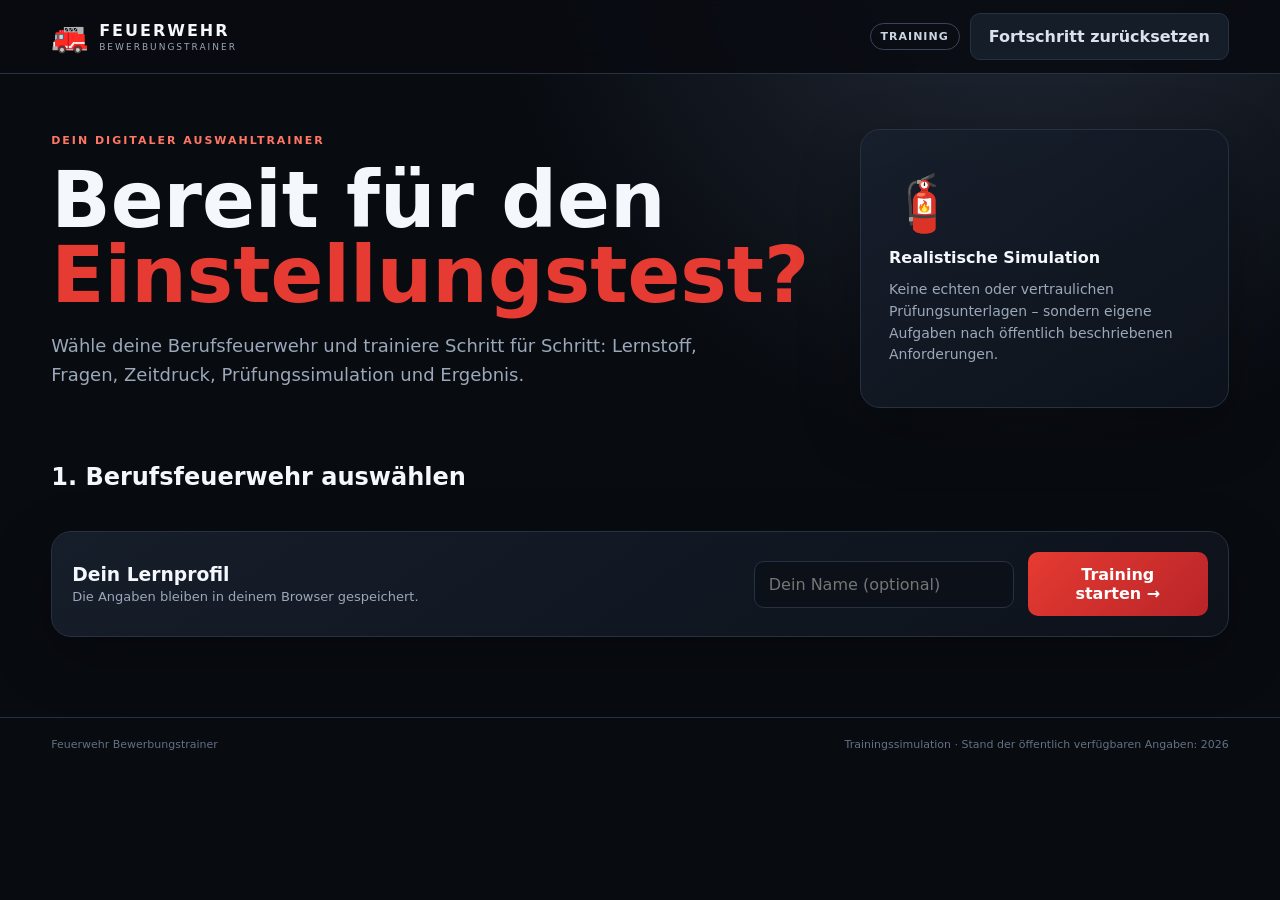
==== index.html @ 06395382 "Rename index[1].html to index.html" ====
<!DOCTYPE html>
<html lang="de">
<head>
  <meta charset="UTF-8">
  <meta name="viewport" content="width=device-width, initial-scale=1.0">
  <meta name="description" content="Feuerwehr Bewerbungstrainer – realistische Prüfungssimulation für Berufsfeuerwehren">
  <title>Feuerwehr Bewerbungstrainer</title>
  <link rel="stylesheet" href="style.css">
</head>
<body>
  <header class="topbar">
    <div class="brand"><span class="brand-mark">🚒</span><div><b>FEUERWEHR</b><small>BEWERBUNGSTRAINER</small></div></div>
    <div class="top-actions">
      <span id="statusBadge" class="badge">TRAINING</span>
      <button id="resetBtn" class="ghost-btn">Fortschritt zurücksetzen</button>
    </div>
  </header>

  <main class="container">
    <section id="startScreen" class="screen active">
      <div class="hero">
        <div>
          <span class="eyebrow">DEIN DIGITALER AUSWAHLTRAINER</span>
          <h1>Bereit für den<br><span>Einstellungstest?</span></h1>
          <p>Wähle deine Berufsfeuerwehr und trainiere Schritt für Schritt: Lernstoff, Fragen, Zeitdruck, Prüfungssimulation und Ergebnis.</p>
        </div>
        <div class="hero-card">
          <div class="hero-icon">🧯</div>
          <b>Realistische Simulation</b>
          <span>Keine echten oder vertraulichen Prüfungsunterlagen – sondern eigene Aufgaben nach öffentlich beschriebenen Anforderungen.</span>
        </div>
      </div>

      <h2>1. Berufsfeuerwehr auswählen</h2>
      <div id="cityGrid" class="city-grid"></div>

      <div class="profile-box">
        <div>
          <h3>Dein Lernprofil</h3>
          <p>Die Angaben bleiben in deinem Browser gespeichert.</p>
        </div>
        <input id="nameInput" type="text" maxlength="40" placeholder="Dein Name (optional)">
        <button id="continueBtn" class="primary-btn">Training starten →</button>
      </div>
    </section>

    <section id="dashboardScreen" class="screen">
      <div class="page-head">
        <div>
          <span class="eyebrow">AUSBILDUNGSZENTRUM</span>
          <h1 id="dashboardTitle">Berufsfeuerwehr</h1>
          <p id="dashboardSubtitle"></p>
        </div>
        <button id="changeCityBtn" class="ghost-btn">Feuerwehr ändern</button>
      </div>

      <div class="stats">
        <div class="stat"><b id="statTests">0</b><span>Prüfungen</span></div>
        <div class="stat"><b id="statBest">–</b><span>Beste Punktzahl</span></div>
        <div class="stat"><b id="statProgress">0%</b><span>Lernfortschritt</span></div>
        <div class="stat"><b id="statPass">–</b><span>Letztes Ergebnis</span></div>
      </div>

      <div class="dashboard-grid">
        <div class="panel">
          <div class="panel-title"><h2>Lernmodule</h2><span>Schritt für Schritt</span></div>
          <div id="moduleList" class="module-list"></div>
        </div>
        <div class="panel exam-panel">
          <div class="exam-ribbon">PRÜFUNGSSIMULATION</div>
          <h2>Jetzt unter Prüfungsbedingungen testen</h2>
          <p>Gemischte Aufgaben, Zeitlimit, keine Lösungen während des Tests und automatische Auswertung.</p>
          <ul>
            <li>⏱ Zeitlimit</li>
            <li>🎯 Gemischte Themen</li>
            <li>📝 Punkte pro Aufgabe</li>
            <li>📊 Bestehen / nicht bestehen</li>
          </ul>
          <button id="startExamBtn" class="primary-btn wide">Komplette Prüfung starten</button>
        </div>
      </div>

      <div class="info-note">
        <b>Hinweis zur Realität:</b> Die Seite simuliert den veröffentlichten Aufbau und trainiert passende Kompetenzen. Ein echtes Auswahlverfahren kann sich ändern. Vor einer Bewerbung immer die aktuelle Ausschreibung der jeweiligen Stadt prüfen.
      </div>
    </section>

    <section id="learnScreen" class="screen">
      <div class="page-head">
        <div><span class="eyebrow">LERNMODUL</span><h1 id="learnTitle"></h1><p id="learnDescription"></p></div>
        <button id="backDashboard1" class="ghost-btn">← Übersicht</button>
      </div>
      <div class="lesson-layout">
        <aside id="lessonNav" class="lesson-nav"></aside>
        <article class="lesson-content">
          <div id="lessonBody"></div>
          <div class="lesson-actions">
            <button id="lessonQuizBtn" class="primary-btn">Modul testen →</button>
          </div>
        </article>
      </div>
    </section>

    <section id="quizScreen" class="screen">
      <div class="quiz-head">
        <div><span id="quizMode" class="eyebrow">TRAINING</span><h1 id="quizTitle"></h1></div>
        <div class="timer" id="timer">00:00</div>
      </div>
      <div class="progressbar"><div id="quizProgress"></div></div>
      <div class="question-meta"><span id="questionCount"></span><span id="questionCategory"></span></div>
      <div class="question-card">
        <h2 id="questionText"></h2>
        <div id="answers" class="answers"></div>
        <div id="feedback" class="feedback hidden"></div>
      </div>
      <div class="quiz-actions">
        <button id="quitQuizBtn" class="ghost-btn">Test abbrechen</button>
        <button id="nextBtn" class="primary-btn">Nächste Aufgabe →</button>
      </div>
    </section>

    <section id="resultScreen" class="screen">
      <div class="result-card">
        <div id="resultIcon" class="result-icon">🏁</div>
        <span class="eyebrow">AUSWERTUNG</span>
        <h1 id="resultTitle"></h1>
        <p id="resultSubtitle"></p>
        <div class="result-score"><b id="resultPercent"></b><span id="resultPoints"></span></div>
        <div id="resultDetails" class="result-details"></div>
        <div class="result-actions">
          <button id="retryBtn" class="primary-btn">Noch einmal</button>
          <button id="resultDashboardBtn" class="ghost-btn">Zur Übersicht</button>
        </div>
      </div>
    </section>
  </main>

  <footer>
    <span>Feuerwehr Bewerbungstrainer</span>
    <span>Trainingssimulation · Stand der öffentlich verfügbaren Angaben: 2026</span>
  </footer>
  <script src="app.js"></script>
</body>
</html>
---- style.css ----
:root{
  --bg:#080b10;--panel:#111722;--panel2:#171f2c;--line:#263142;--text:#f4f7fb;--muted:#9ba8ba;
  --accent:#e63b32;--accent2:#ff6b43;--good:#35c48b;--warn:#f3b63f;--bad:#ed5c5c;
  --shadow:0 20px 60px rgba(0,0,0,.28);font-family:Inter,system-ui,-apple-system,BlinkMacSystemFont,"Segoe UI",sans-serif
}
*{box-sizing:border-box}body{margin:0;background:radial-gradient(circle at 80% -10%,#242b39 0,#080b10 38%);color:var(--text);min-height:100vh}
button,input{font:inherit}.topbar{height:74px;border-bottom:1px solid var(--line);display:flex;align-items:center;justify-content:space-between;padding:0 4%;background:rgba(8,11,16,.88);backdrop-filter:blur(12px);position:sticky;top:0;z-index:10}
.brand{display:flex;align-items:center;gap:11px}.brand-mark{font-size:30px}.brand b{display:block;letter-spacing:2px}.brand small{display:block;color:var(--muted);letter-spacing:2px;font-size:9px;margin-top:2px}.top-actions{display:flex;align-items:center;gap:10px}.badge{border:1px solid #3a4658;border-radius:99px;padding:6px 10px;color:#cbd4e1;font-size:11px;font-weight:800;letter-spacing:1px}
.container{width:min(1180px,92%);margin:0 auto;padding:55px 0 80px}.screen{display:none}.screen.active{display:block}.hero{display:grid;grid-template-columns:1.7fr .8fr;gap:25px;align-items:stretch;margin-bottom:55px}.eyebrow{color:#ff7764;font-weight:900;font-size:11px;letter-spacing:2px}.hero h1{font-size:clamp(42px,7vw,78px);line-height:.96;margin:15px 0}.hero h1 span{color:var(--accent)}.hero p{font-size:18px;color:var(--muted);max-width:680px;line-height:1.65}.hero-card,.panel,.profile-box,.question-card,.result-card{background:linear-gradient(145deg,rgba(23,31,44,.94),rgba(13,18,27,.96));border:1px solid var(--line);border-radius:20px;box-shadow:var(--shadow)}.hero-card{padding:28px;display:flex;flex-direction:column;justify-content:center;gap:12px}.hero-icon{font-size:55px}.hero-card span{color:var(--muted);line-height:1.55;font-size:14px}
h2{margin:0 0 18px}.city-grid{display:grid;grid-template-columns:repeat(2,1fr);gap:16px}.city-card{cursor:pointer;border:1px solid var(--line);background:var(--panel);border-radius:16px;padding:22px;transition:.2s}.city-card:hover,.city-card.selected{border-color:var(--accent);transform:translateY(-2px);background:var(--panel2)}.city-card h3{margin:0 0 8px;font-size:21px}.city-card p{margin:0;color:var(--muted);line-height:1.5}.city-card .mini{margin-top:16px;display:flex;gap:7px;flex-wrap:wrap}.tag{font-size:11px;border:1px solid #334052;padding:5px 8px;border-radius:99px;color:#c9d3df}
.profile-box{margin-top:22px;padding:20px;display:grid;grid-template-columns:1fr 260px 180px;gap:14px;align-items:center}.profile-box h3{margin:0 0 4px}.profile-box p{margin:0;color:var(--muted);font-size:13px}.profile-box input{background:#0c1119;border:1px solid var(--line);color:white;padding:13px 14px;border-radius:10px;outline:none}.primary-btn,.ghost-btn{border:0;border-radius:10px;padding:13px 18px;cursor:pointer;font-weight:850}.primary-btn{background:linear-gradient(135deg,var(--accent),#b92428);color:#fff}.primary-btn:hover{filter:brightness(1.1)}.ghost-btn{background:#151d29;border:1px solid var(--line);color:#dbe2ec}.wide{width:100%;margin-top:12px}.page-head{display:flex;justify-content:space-between;align-items:end;gap:20px;margin-bottom:28px}.page-head h1{font-size:42px;margin:8px 0}.page-head p{color:var(--muted);margin:0}.stats{display:grid;grid-template-columns:repeat(4,1fr);gap:12px;margin-bottom:20px}.stat{background:var(--panel);border:1px solid var(--line);border-radius:14px;padding:17px}.stat b{display:block;font-size:25px}.stat span{font-size:12px;color:var(--muted)}.dashboard-grid{display:grid;grid-template-columns:1.35fr .8fr;gap:18px}.panel{padding:22px}.panel-title{display:flex;justify-content:space-between;align-items:center}.panel-title span{font-size:12px;color:var(--muted)}.module-list{display:grid;gap:10px}.module{display:grid;grid-template-columns:45px 1fr auto;align-items:center;gap:13px;padding:14px;border:1px solid var(--line);border-radius:12px;background:#0d131d;cursor:pointer}.module:hover{border-color:#56657a}.module-num{width:38px;height:38px;border-radius:10px;background:#1d2735;display:grid;place-items:center;font-weight:900}.module h3{font-size:15px;margin:0 0 3px}.module p{font-size:12px;color:var(--muted);margin:0}.module small{color:var(--good);font-weight:800}.exam-panel{position:relative;overflow:hidden}.exam-ribbon{display:inline-block;background:rgba(230,59,50,.14);border:1px solid rgba(230,59,50,.4);color:#ff796f;border-radius:99px;padding:6px 10px;font-size:10px;font-weight:900;letter-spacing:1px;margin-bottom:14px}.exam-panel p,.exam-panel li{color:var(--muted);line-height:1.55}.exam-panel ul{padding-left:18px}.info-note{margin-top:18px;padding:14px 16px;border:1px solid #384253;background:#101722;border-radius:12px;color:#aeb9c8;font-size:12px;line-height:1.55}
.lesson-layout{display:grid;grid-template-columns:260px 1fr;gap:18px}.lesson-nav{display:grid;gap:8px;align-content:start}.lesson-tab{background:var(--panel);border:1px solid var(--line);border-radius:10px;padding:12px;cursor:pointer;text-align:left;color:#d9e0e9}.lesson-tab.active{border-color:var(--accent);background:#1b1418}.lesson-content{background:var(--panel);border:1px solid var(--line);border-radius:18px;padding:32px;min-height:500px}.lesson-content h2{font-size:29px}.lesson-content h3{margin-top:28px}.lesson-content p,.lesson-content li{color:#c0c9d5;line-height:1.7}.lesson-content .fact{border-left:3px solid var(--accent);padding:13px 15px;background:#17151b;margin:18px 0;color:#dce3ed}.lesson-actions{border-top:1px solid var(--line);margin-top:30px;padding-top:22px}
.quiz-head{display:flex;justify-content:space-between;align-items:center}.quiz-head h1{margin:8px 0 18px}.timer{font-variant-numeric:tabular-nums;font-size:27px;font-weight:900;background:#131a25;border:1px solid var(--line);padding:12px 16px;border-radius:12px}.timer.warning{color:var(--warn)}.progressbar{height:6px;background:#202938;border-radius:99px;overflow:hidden}.progressbar div{height:100%;width:0;background:var(--accent);transition:.2s}.question-meta{display:flex;justify-content:space-between;color:var(--muted);font-size:12px;margin:18px 0}.question-card{padding:28px}.question-card h2{font-size:25px;line-height:1.35}.answers{display:grid;gap:10px;margin-top:24px}.answer{padding:16px;border:1px solid var(--line);border-radius:12px;background:#0d131d;color:#eef2f7;text-align:left;cursor:pointer}.answer:hover{border-color:#68778b}.answer.selected{border-color:#6d7d92;background:#192230}.answer.correct{border-color:var(--good);background:rgba(53,196,139,.1)}.answer.wrong{border-color:var(--bad);background:rgba(237,92,92,.1)}.answer:disabled{cursor:default}.feedback{margin-top:16px;padding:14px;border-radius:10px;line-height:1.5}.feedback.good{background:rgba(53,196,139,.1);border:1px solid rgba(53,196,139,.35)}.feedback.bad{background:rgba(237,92,92,.1);border:1px solid rgba(237,92,92,.35)}.hidden{display:none}.quiz-actions{display:flex;justify-content:space-between;margin-top:16px}
.result-card{text-align:center;max-width:760px;margin:30px auto;padding:45px}.result-icon{font-size:65px}.result-card h1{font-size:42px;margin:10px 0}.result-card p{color:var(--muted)}.result-score{margin:25px auto;display:flex;flex-direction:column}.result-score b{font-size:68px}.result-score span{color:var(--muted)}.result-details{display:grid;grid-template-columns:repeat(3,1fr);gap:10px;text-align:left}.detail{padding:15px;background:#0d131d;border:1px solid var(--line);border-radius:10px}.detail b{display:block;font-size:20px}.detail span{color:var(--muted);font-size:11px}.result-actions{display:flex;justify-content:center;gap:10px;margin-top:25px}footer{border-top:1px solid var(--line);padding:20px 4%;display:flex;justify-content:space-between;color:#647083;font-size:11px}
@media(max-width:800px){.hero,.dashboard-grid,.lesson-layout{grid-template-columns:1fr}.city-grid,.stats{grid-template-columns:1fr 1fr}.profile-box{grid-template-columns:1fr}.page-head{align-items:start;flex-direction:column}.top-actions .badge{display:none}.result-details{grid-template-columns:1fr}.container{padding-top:30px}}
@media(max-width:520px){.city-grid,.stats{grid-template-columns:1fr}.quiz-head{align-items:start}.timer{font-size:20px}.question-card{padding:20px}.result-card{padding:28px 18px}.result-score b{font-size:55px}footer{flex-direction:column;gap:8px}}
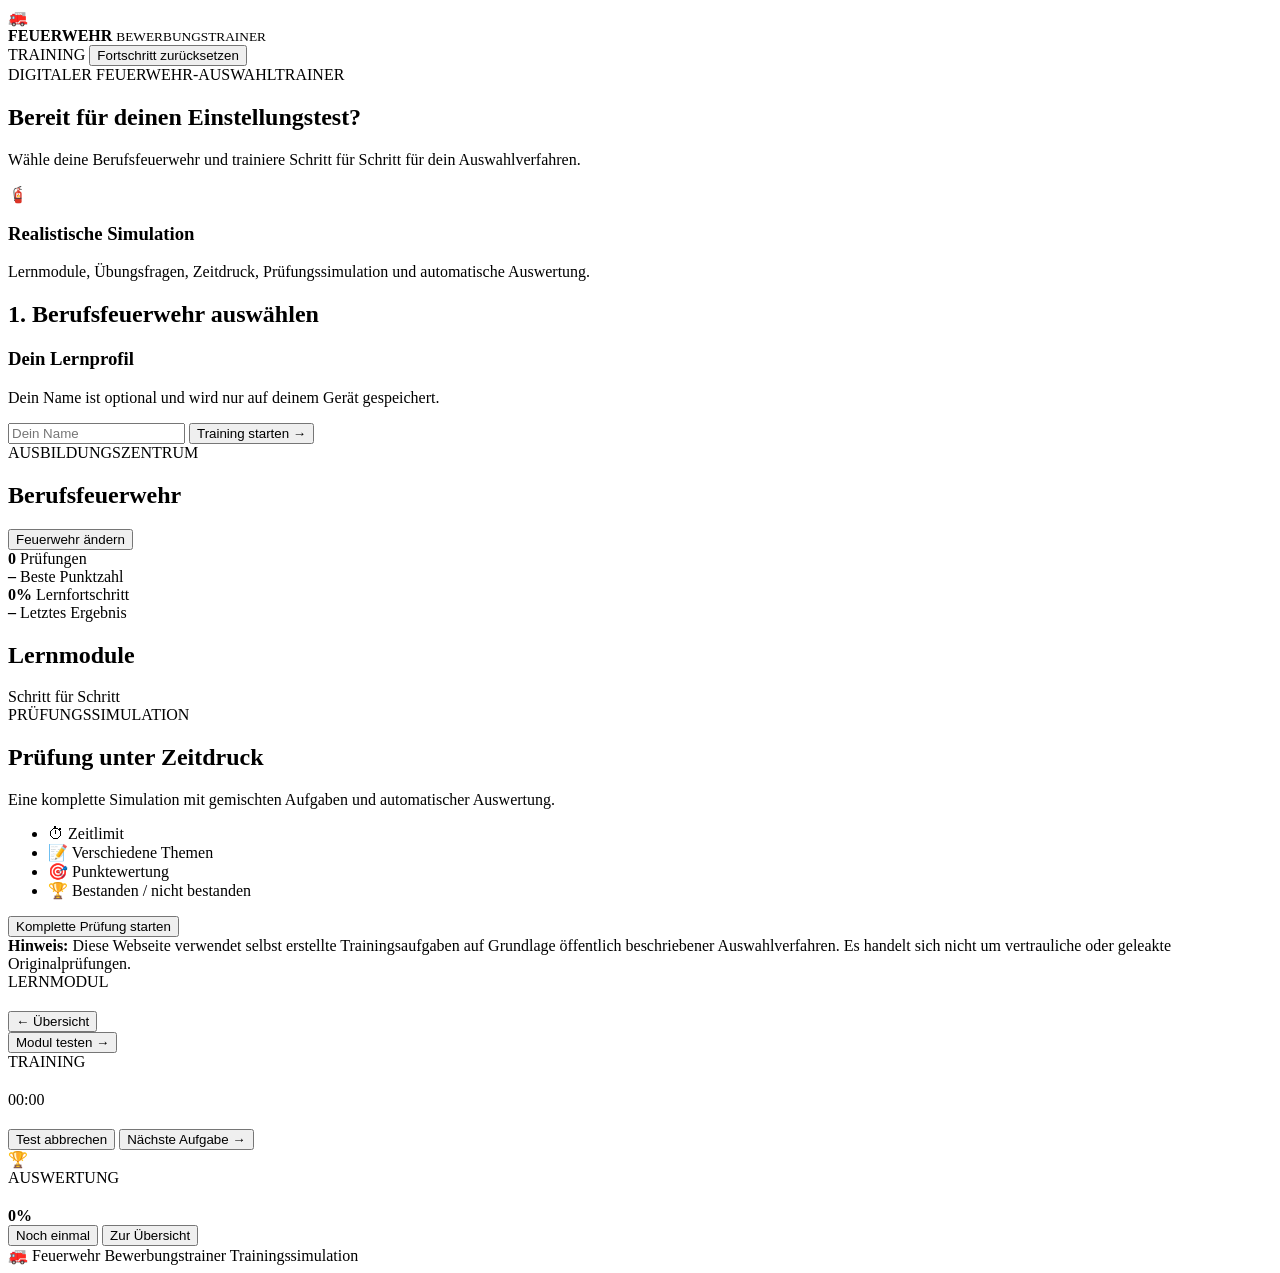
==== commit 24cfb084: "Add initial HTML structure for application" ====
--- a/index.html
+++ b/index.html
@@ -1,144 +1,514 @@
 <!DOCTYPE html>
 <html lang="de">
 <head>
-  <meta charset="UTF-8">
-  <meta name="viewport" content="width=device-width, initial-scale=1.0">
-  <meta name="description" content="Feuerwehr Bewerbungstrainer – realistische Prüfungssimulation für Berufsfeuerwehren">
-  <title>Feuerwehr Bewerbungstrainer</title>
-  <link rel="stylesheet" href="style.css">
+    <meta charset="UTF-8">
+    <meta name="viewport" content="width=device-width, initial-scale=1.0">
+
+    <title>Feuerwehr Bewerbungstrainer</title>
+
+    <link rel="stylesheet" href="style.css">
 </head>
+
 <body>
-  <header class="topbar">
-    <div class="brand"><span class="brand-mark">🚒</span><div><b>FEUERWEHR</b><small>BEWERBUNGSTRAINER</small></div></div>
-    <div class="top-actions">
-      <span id="statusBadge" class="badge">TRAINING</span>
-      <button id="resetBtn" class="ghost-btn">Fortschritt zurücksetzen</button>
-    </div>
-  </header>
-
-  <main class="container">
-    <section id="startScreen" class="screen active">
-      <div class="hero">
+
+<header class="topbar">
+
+    <div class="brand">
+        <div class="brand-icon">🚒</div>
+
         <div>
-          <span class="eyebrow">DEIN DIGITALER AUSWAHLTRAINER</span>
-          <h1>Bereit für den<br><span>Einstellungstest?</span></h1>
-          <p>Wähle deine Berufsfeuerwehr und trainiere Schritt für Schritt: Lernstoff, Fragen, Zeitdruck, Prüfungssimulation und Ergebnis.</p>
-        </div>
+            <strong>FEUERWEHR</strong>
+            <small>BEWERBUNGSTRAINER</small>
+        </div>
+    </div>
+
+    <div class="top-right">
+        <span class="status">TRAINING</span>
+
+        <button id="resetButton">
+            Fortschritt zurücksetzen
+        </button>
+    </div>
+
+</header>
+
+
+<main>
+
+
+<!-- =========================
+     STARTSEITE
+========================= -->
+
+<section id="startScreen" class="screen active">
+
+    <div class="hero">
+
+        <div class="hero-text">
+
+            <span class="eyebrow">
+                DIGITALER FEUERWEHR-AUSWAHLTRAINER
+            </span>
+
+            <h1>
+                Bereit für deinen
+                <span>Einstellungstest?</span>
+            </h1>
+
+            <p>
+                Wähle deine Berufsfeuerwehr und trainiere
+                Schritt für Schritt für dein Auswahlverfahren.
+            </p>
+
+        </div>
+
+
         <div class="hero-card">
-          <div class="hero-icon">🧯</div>
-          <b>Realistische Simulation</b>
-          <span>Keine echten oder vertraulichen Prüfungsunterlagen – sondern eigene Aufgaben nach öffentlich beschriebenen Anforderungen.</span>
-        </div>
-      </div>
-
-      <h2>1. Berufsfeuerwehr auswählen</h2>
-      <div id="cityGrid" class="city-grid"></div>
-
-      <div class="profile-box">
+
+            <div class="hero-icon">
+                🧯
+            </div>
+
+            <h3>
+                Realistische Simulation
+            </h3>
+
+            <p>
+                Lernmodule, Übungsfragen, Zeitdruck,
+                Prüfungssimulation und automatische Auswertung.
+            </p>
+
+        </div>
+
+    </div>
+
+
+    <h2>
+        1. Berufsfeuerwehr auswählen
+    </h2>
+
+
+    <div id="cityGrid" class="city-grid"></div>
+
+
+    <div class="profile-box">
+
         <div>
-          <h3>Dein Lernprofil</h3>
-          <p>Die Angaben bleiben in deinem Browser gespeichert.</p>
-        </div>
-        <input id="nameInput" type="text" maxlength="40" placeholder="Dein Name (optional)">
-        <button id="continueBtn" class="primary-btn">Training starten →</button>
-      </div>
-    </section>
-
-    <section id="dashboardScreen" class="screen">
-      <div class="page-head">
+            <h3>
+                Dein Lernprofil
+            </h3>
+
+            <p>
+                Dein Name ist optional und wird nur
+                auf deinem Gerät gespeichert.
+            </p>
+        </div>
+
+
+        <input
+            id="nameInput"
+            type="text"
+            placeholder="Dein Name"
+        >
+
+
+        <button
+            id="startButton"
+            class="primary"
+        >
+            Training starten →
+        </button>
+
+    </div>
+
+</section>
+
+
+
+<!-- =========================
+     DASHBOARD
+========================= -->
+
+<section id="dashboardScreen" class="screen">
+
+    <div class="page-header">
+
         <div>
-          <span class="eyebrow">AUSBILDUNGSZENTRUM</span>
-          <h1 id="dashboardTitle">Berufsfeuerwehr</h1>
-          <p id="dashboardSubtitle"></p>
-        </div>
-        <button id="changeCityBtn" class="ghost-btn">Feuerwehr ändern</button>
-      </div>
-
-      <div class="stats">
-        <div class="stat"><b id="statTests">0</b><span>Prüfungen</span></div>
-        <div class="stat"><b id="statBest">–</b><span>Beste Punktzahl</span></div>
-        <div class="stat"><b id="statProgress">0%</b><span>Lernfortschritt</span></div>
-        <div class="stat"><b id="statPass">–</b><span>Letztes Ergebnis</span></div>
-      </div>
-
-      <div class="dashboard-grid">
+
+            <span class="eyebrow">
+                AUSBILDUNGSZENTRUM
+            </span>
+
+            <h1 id="dashboardTitle">
+                Berufsfeuerwehr
+            </h1>
+
+            <p id="dashboardDescription"></p>
+
+        </div>
+
+
+        <button
+            id="changeCityButton"
+            class="secondary"
+        >
+            Feuerwehr ändern
+        </button>
+
+    </div>
+
+
+
+    <div class="statistics">
+
+        <div class="stat">
+            <strong id="statTests">0</strong>
+            <span>Prüfungen</span>
+        </div>
+
+        <div class="stat">
+            <strong id="statBest">–</strong>
+            <span>Beste Punktzahl</span>
+        </div>
+
+        <div class="stat">
+            <strong id="statProgress">0%</strong>
+            <span>Lernfortschritt</span>
+        </div>
+
+        <div class="stat">
+            <strong id="statLast">–</strong>
+            <span>Letztes Ergebnis</span>
+        </div>
+
+    </div>
+
+
+
+    <div class="dashboard-grid">
+
+
         <div class="panel">
-          <div class="panel-title"><h2>Lernmodule</h2><span>Schritt für Schritt</span></div>
-          <div id="moduleList" class="module-list"></div>
-        </div>
+
+            <div class="panel-header">
+
+                <h2>
+                    Lernmodule
+                </h2>
+
+                <span>
+                    Schritt für Schritt
+                </span>
+
+            </div>
+
+
+            <div
+                id="moduleList"
+                class="module-list"
+            ></div>
+
+        </div>
+
+
+
         <div class="panel exam-panel">
-          <div class="exam-ribbon">PRÜFUNGSSIMULATION</div>
-          <h2>Jetzt unter Prüfungsbedingungen testen</h2>
-          <p>Gemischte Aufgaben, Zeitlimit, keine Lösungen während des Tests und automatische Auswertung.</p>
-          <ul>
-            <li>⏱ Zeitlimit</li>
-            <li>🎯 Gemischte Themen</li>
-            <li>📝 Punkte pro Aufgabe</li>
-            <li>📊 Bestehen / nicht bestehen</li>
-          </ul>
-          <button id="startExamBtn" class="primary-btn wide">Komplette Prüfung starten</button>
-        </div>
-      </div>
-
-      <div class="info-note">
-        <b>Hinweis zur Realität:</b> Die Seite simuliert den veröffentlichten Aufbau und trainiert passende Kompetenzen. Ein echtes Auswahlverfahren kann sich ändern. Vor einer Bewerbung immer die aktuelle Ausschreibung der jeweiligen Stadt prüfen.
-      </div>
-    </section>
-
-    <section id="learnScreen" class="screen">
-      <div class="page-head">
-        <div><span class="eyebrow">LERNMODUL</span><h1 id="learnTitle"></h1><p id="learnDescription"></p></div>
-        <button id="backDashboard1" class="ghost-btn">← Übersicht</button>
-      </div>
-      <div class="lesson-layout">
-        <aside id="lessonNav" class="lesson-nav"></aside>
+
+            <span class="exam-label">
+                PRÜFUNGSSIMULATION
+            </span>
+
+            <h2>
+                Prüfung unter Zeitdruck
+            </h2>
+
+            <p>
+                Eine komplette Simulation mit
+                gemischten Aufgaben und automatischer
+                Auswertung.
+            </p>
+
+
+            <ul>
+
+                <li>⏱ Zeitlimit</li>
+
+                <li>📝 Verschiedene Themen</li>
+
+                <li>🎯 Punktewertung</li>
+
+                <li>🏆 Bestanden / nicht bestanden</li>
+
+            </ul>
+
+
+            <button
+                id="examButton"
+                class="primary wide"
+            >
+                Komplette Prüfung starten
+            </button>
+
+        </div>
+
+    </div>
+
+
+    <div class="information">
+
+        <strong>
+            Hinweis:
+        </strong>
+
+        Diese Webseite verwendet selbst erstellte
+        Trainingsaufgaben auf Grundlage öffentlich
+        beschriebener Auswahlverfahren. Es handelt sich
+        nicht um vertrauliche oder geleakte Originalprüfungen.
+
+    </div>
+
+</section>
+
+
+
+<!-- =========================
+     LERNBEREICH
+========================= -->
+
+<section id="learningScreen" class="screen">
+
+    <div class="page-header">
+
+        <div>
+
+            <span class="eyebrow">
+                LERNMODUL
+            </span>
+
+            <h1 id="learningTitle"></h1>
+
+            <p id="learningDescription"></p>
+
+        </div>
+
+
+        <button
+            id="backButton"
+            class="secondary"
+        >
+            ← Übersicht
+        </button>
+
+    </div>
+
+
+    <div class="learning-layout">
+
+
+        <aside
+            id="lessonNavigation"
+            class="lesson-navigation"
+        ></aside>
+
+
         <article class="lesson-content">
-          <div id="lessonBody"></div>
-          <div class="lesson-actions">
-            <button id="lessonQuizBtn" class="primary-btn">Modul testen →</button>
-          </div>
+
+            <div id="lessonText"></div>
+
+
+            <button
+                id="lessonTestButton"
+                class="primary"
+            >
+                Modul testen →
+            </button>
+
         </article>
-      </div>
-    </section>
-
-    <section id="quizScreen" class="screen">
-      <div class="quiz-head">
-        <div><span id="quizMode" class="eyebrow">TRAINING</span><h1 id="quizTitle"></h1></div>
-        <div class="timer" id="timer">00:00</div>
-      </div>
-      <div class="progressbar"><div id="quizProgress"></div></div>
-      <div class="question-meta"><span id="questionCount"></span><span id="questionCategory"></span></div>
-      <div class="question-card">
-        <h2 id="questionText"></h2>
-        <div id="answers" class="answers"></div>
-        <div id="feedback" class="feedback hidden"></div>
-      </div>
-      <div class="quiz-actions">
-        <button id="quitQuizBtn" class="ghost-btn">Test abbrechen</button>
-        <button id="nextBtn" class="primary-btn">Nächste Aufgabe →</button>
-      </div>
-    </section>
-
-    <section id="resultScreen" class="screen">
-      <div class="result-card">
-        <div id="resultIcon" class="result-icon">🏁</div>
-        <span class="eyebrow">AUSWERTUNG</span>
+
+    </div>
+
+</section>
+
+
+
+<!-- =========================
+     PRÜFUNG
+========================= -->
+
+<section id="quizScreen" class="screen">
+
+
+    <div class="quiz-header">
+
+        <div>
+
+            <span
+                id="quizMode"
+                class="eyebrow"
+            >
+                TRAINING
+            </span>
+
+            <h1 id="quizTitle"></h1>
+
+        </div>
+
+
+        <div
+            id="timer"
+            class="timer"
+        >
+            00:00
+        </div>
+
+    </div>
+
+
+
+    <div class="progress">
+
+        <div id="progressBar"></div>
+
+    </div>
+
+
+    <div class="question-info">
+
+        <span id="questionNumber"></span>
+
+        <span id="questionCategory"></span>
+
+    </div>
+
+
+
+    <div class="question-card">
+
+        <h2 id="question"></h2>
+
+
+        <div
+            id="answers"
+            class="answers"
+        ></div>
+
+
+        <div
+            id="feedback"
+            class="feedback hidden"
+        ></div>
+
+    </div>
+
+
+
+    <div class="quiz-buttons">
+
+        <button
+            id="cancelQuiz"
+            class="secondary"
+        >
+            Test abbrechen
+        </button>
+
+
+        <button
+            id="nextQuestion"
+            class="primary"
+        >
+            Nächste Aufgabe →
+        </button>
+
+    </div>
+
+</section>
+
+
+
+<!-- =========================
+     ERGEBNIS
+========================= -->
+
+<section id="resultScreen" class="screen">
+
+    <div class="result-card">
+
+        <div
+            id="resultIcon"
+            class="result-icon"
+        >
+            🏆
+        </div>
+
+
+        <span class="eyebrow">
+            AUSWERTUNG
+        </span>
+
+
         <h1 id="resultTitle"></h1>
-        <p id="resultSubtitle"></p>
-        <div class="result-score"><b id="resultPercent"></b><span id="resultPoints"></span></div>
-        <div id="resultDetails" class="result-details"></div>
-        <div class="result-actions">
-          <button id="retryBtn" class="primary-btn">Noch einmal</button>
-          <button id="resultDashboardBtn" class="ghost-btn">Zur Übersicht</button>
-        </div>
-      </div>
-    </section>
-  </main>
-
-  <footer>
-    <span>Feuerwehr Bewerbungstrainer</span>
-    <span>Trainingssimulation · Stand der öffentlich verfügbaren Angaben: 2026</span>
-  </footer>
-  <script src="app.js"></script>
+
+
+        <p id="resultDescription"></p>
+
+
+        <div class="result-score">
+
+            <strong id="resultPercent">
+                0%
+            </strong>
+
+            <span id="resultPoints"></span>
+
+        </div>
+
+
+        <div
+            id="resultDetails"
+            class="result-details"
+        ></div>
+
+
+        <div class="result-buttons">
+
+            <button
+                id="retryButton"
+                class="primary"
+            >
+                Noch einmal
+            </button>
+
+
+            <button
+                id="resultDashboard"
+                class="secondary"
+            >
+                Zur Übersicht
+            </button>
+
+        </div>
+
+    </div>
+
+</section>
+
+</main>
+
+
+<footer>
+
+    <span>
+        🚒 Feuerwehr Bewerbungstrainer
+    </span>
+
+    <span>
+        Trainingssimulation
+    </span>
+
+</footer>
+
+
+<script src="app.js"></script>
+
 </body>
 </html>
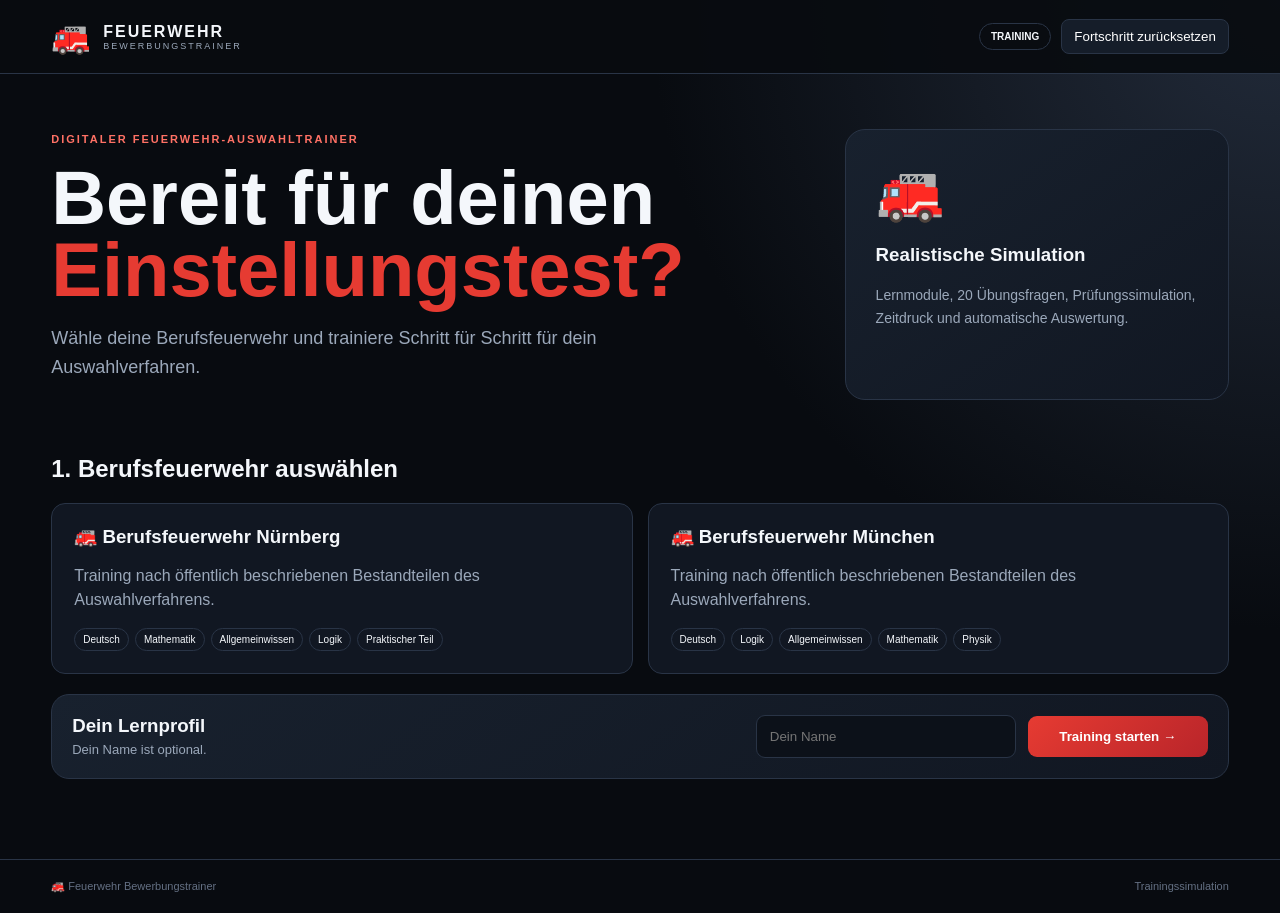
==== commit d9a362ce: "Refactor HTML content and labels for clarity" ====
--- a/index.html
+++ b/index.html
@@ -23,11 +23,15 @@
     </div>
 
     <div class="top-right">
-        <span class="status">TRAINING</span>
+
+        <span class="status">
+            TRAINING
+        </span>
 
         <button id="resetButton">
             Fortschritt zurücksetzen
         </button>
+
     </div>
 
 </header>
@@ -36,9 +40,9 @@
 <main>
 
 
-<!-- =========================
-     STARTSEITE
-========================= -->
+<!-- ==================================================
+     START
+================================================== -->
 
 <section id="startScreen" class="screen active">
 
@@ -66,7 +70,7 @@
         <div class="hero-card">
 
             <div class="hero-icon">
-                🧯
+                🚒
             </div>
 
             <h3>
@@ -74,8 +78,9 @@
             </h3>
 
             <p>
-                Lernmodule, Übungsfragen, Zeitdruck,
-                Prüfungssimulation und automatische Auswertung.
+                Lernmodule, 20 Übungsfragen,
+                Prüfungssimulation, Zeitdruck und
+                automatische Auswertung.
             </p>
 
         </div>
@@ -94,14 +99,15 @@
     <div class="profile-box">
 
         <div>
+
             <h3>
                 Dein Lernprofil
             </h3>
 
             <p>
-                Dein Name ist optional und wird nur
-                auf deinem Gerät gespeichert.
+                Dein Name ist optional.
             </p>
+
         </div>
 
 
@@ -125,9 +131,9 @@
 
 
 
-<!-- =========================
+<!-- ==================================================
      DASHBOARD
-========================= -->
+================================================== -->
 
 <section id="dashboardScreen" class="screen">
 
@@ -158,27 +164,57 @@
     </div>
 
 
-
     <div class="statistics">
 
         <div class="stat">
-            <strong id="statTests">0</strong>
-            <span>Prüfungen</span>
-        </div>
+
+            <strong id="statTests">
+                0
+            </strong>
+
+            <span>
+                Prüfungen
+            </span>
+
+        </div>
+
 
         <div class="stat">
-            <strong id="statBest">–</strong>
-            <span>Beste Punktzahl</span>
-        </div>
+
+            <strong id="statBest">
+                –
+            </strong>
+
+            <span>
+                Beste Punktzahl
+            </span>
+
+        </div>
+
 
         <div class="stat">
-            <strong id="statProgress">0%</strong>
-            <span>Lernfortschritt</span>
-        </div>
+
+            <strong id="statProgress">
+                0%
+            </strong>
+
+            <span>
+                Lernfortschritt
+            </span>
+
+        </div>
+
 
         <div class="stat">
-            <strong id="statLast">–</strong>
-            <span>Letztes Ergebnis</span>
+
+            <strong id="statLast">
+                –
+            </strong>
+
+            <span>
+                Letztes Ergebnis
+            </span>
+
         </div>
 
     </div>
@@ -193,11 +229,11 @@
             <div class="panel-header">
 
                 <h2>
-                    Lernmodule
+                    Übungsmodule
                 </h2>
 
                 <span>
-                    Schritt für Schritt
+                    Immer 20 Fragen
                 </span>
 
             </div>
@@ -219,25 +255,32 @@
             </span>
 
             <h2>
-                Prüfung unter Zeitdruck
+                Einstellungstest simulieren
             </h2>
 
             <p>
-                Eine komplette Simulation mit
-                gemischten Aufgaben und automatischer
-                Auswertung.
+                Starte eine komplette Prüfung
+                unter Zeitdruck.
             </p>
 
 
             <ul>
 
-                <li>⏱ Zeitlimit</li>
-
-                <li>📝 Verschiedene Themen</li>
-
-                <li>🎯 Punktewertung</li>
-
-                <li>🏆 Bestanden / nicht bestanden</li>
+                <li>
+                    ⏱ Zeitlimit
+                </li>
+
+                <li>
+                    📝 Gemischte Themen
+                </li>
+
+                <li>
+                    🎯 Punktewertung
+                </li>
+
+                <li>
+                    🏆 Bestehen / nicht bestehen
+                </li>
 
             </ul>
 
@@ -246,7 +289,7 @@
                 id="examButton"
                 class="primary wide"
             >
-                Komplette Prüfung starten
+                Prüfung simulieren
             </button>
 
         </div>
@@ -260,10 +303,10 @@
             Hinweis:
         </strong>
 
-        Diese Webseite verwendet selbst erstellte
+        Die Fragen sind selbst erstellte
         Trainingsaufgaben auf Grundlage öffentlich
-        beschriebener Auswahlverfahren. Es handelt sich
-        nicht um vertrauliche oder geleakte Originalprüfungen.
+        beschriebener Auswahlverfahren und keine
+        vertraulichen Originalprüfungen.
 
     </div>
 
@@ -271,9 +314,9 @@
 
 
 
-<!-- =========================
-     LERNBEREICH
-========================= -->
+<!-- ==================================================
+     LERNMODUL
+================================================== -->
 
 <section id="learningScreen" class="screen">
 
@@ -282,7 +325,7 @@
         <div>
 
             <span class="eyebrow">
-                LERNMODUL
+                ÜBUNGSMODUL
             </span>
 
             <h1 id="learningTitle"></h1>
@@ -316,11 +359,26 @@
             <div id="lessonText"></div>
 
 
+            <div class="question-counter-box">
+
+                <strong>
+                    20 Fragen
+                </strong>
+
+                <span>
+                    Dieses Übungsmodul wird erst
+                    nach 20 beantworteten Fragen
+                    ausgewertet.
+                </span>
+
+            </div>
+
+
             <button
                 id="lessonTestButton"
                 class="primary"
             >
-                Modul testen →
+                20-Fragen-Test starten →
             </button>
 
         </article>
@@ -331,9 +389,9 @@
 
 
 
-<!-- =========================
-     PRÜFUNG
-========================= -->
+<!-- ==================================================
+     QUIZ
+================================================== -->
 
 <section id="quizScreen" class="screen">
 
@@ -425,9 +483,9 @@
 
 
 
-<!-- =========================
+<!-- ==================================================
      ERGEBNIS
-========================= -->
+================================================== -->
 
 <section id="resultScreen" class="screen">
 
@@ -492,6 +550,7 @@
 
 </section>
 
+
 </main>
 
 
--- a/style.css
+++ b/style.css
@@ -0,0 +1,1182 @@
+:root {
+
+    --background: #080b10;
+
+    --panel: #111722;
+
+    --panel-light: #18212e;
+
+    --border: #293446;
+
+    --text: #f4f7fb;
+
+    --muted: #9ba8ba;
+
+    --red: #e63b32;
+
+    --red-dark: #b9252a;
+
+    --green: #35c48b;
+
+    --yellow: #f3b63f;
+
+}
+
+
+* {
+    box-sizing: border-box;
+}
+
+
+body {
+
+    margin: 0;
+
+    min-height: 100vh;
+
+    background:
+        radial-gradient(
+            circle at top right,
+            #222b3a,
+            var(--background) 40%
+        );
+
+    color: var(--text);
+
+    font-family:
+        Arial,
+        Helvetica,
+        sans-serif;
+}
+
+
+/* HEADER */
+
+.topbar {
+
+    height: 74px;
+
+    display: flex;
+
+    align-items: center;
+
+    justify-content: space-between;
+
+    padding: 0 4%;
+
+    background: rgba(8,11,16,.92);
+
+    border-bottom: 1px solid var(--border);
+
+}
+
+
+.brand {
+
+    display: flex;
+
+    align-items: center;
+
+    gap: 12px;
+
+}
+
+
+.brand-icon {
+
+    font-size: 32px;
+
+}
+
+
+.brand strong {
+
+    display: block;
+
+    letter-spacing: 2px;
+
+}
+
+
+.brand small {
+
+    display: block;
+
+    color: var(--muted);
+
+    font-size: 9px;
+
+    letter-spacing: 2px;
+
+}
+
+
+.top-right {
+
+    display: flex;
+
+    align-items: center;
+
+    gap: 10px;
+
+}
+
+
+.status {
+
+    border: 1px solid var(--border);
+
+    padding: 7px 11px;
+
+    border-radius: 20px;
+
+    font-size: 10px;
+
+    font-weight: bold;
+
+}
+
+
+button {
+
+    cursor: pointer;
+
+    font-family: inherit;
+
+}
+
+
+.top-right button {
+
+    background: #151d29;
+
+    border: 1px solid var(--border);
+
+    color: white;
+
+    padding: 9px 12px;
+
+    border-radius: 8px;
+
+}
+
+
+/* MAIN */
+
+main {
+
+    width: min(1180px, 92%);
+
+    margin: auto;
+
+    padding: 55px 0 80px;
+
+}
+
+
+.screen {
+
+    display: none;
+
+}
+
+
+.screen.active {
+
+    display: block;
+
+}
+
+
+/* HERO */
+
+.hero {
+
+    display: grid;
+
+    grid-template-columns: 1.6fr .8fr;
+
+    gap: 25px;
+
+    margin-bottom: 55px;
+
+}
+
+
+.eyebrow {
+
+    color: #ff7165;
+
+    font-size: 11px;
+
+    font-weight: bold;
+
+    letter-spacing: 2px;
+
+}
+
+
+.hero h1 {
+
+    font-size: clamp(42px, 7vw, 76px);
+
+    line-height: .95;
+
+    margin: 15px 0;
+
+}
+
+
+.hero h1 span {
+
+    color: var(--red);
+
+}
+
+
+.hero p {
+
+    color: var(--muted);
+
+    font-size: 18px;
+
+    line-height: 1.6;
+
+    max-width: 650px;
+
+}
+
+
+.hero-card {
+
+    padding: 30px;
+
+    background: linear-gradient(
+        145deg,
+        var(--panel-light),
+        var(--panel)
+    );
+
+    border: 1px solid var(--border);
+
+    border-radius: 20px;
+
+}
+
+
+.hero-icon {
+
+    font-size: 55px;
+
+}
+
+
+.hero-card p {
+
+    font-size: 14px;
+
+}
+
+
+/* CARDS */
+
+.panel,
+.profile-box,
+.question-card,
+.result-card {
+
+    background: linear-gradient(
+        145deg,
+        var(--panel-light),
+        var(--panel)
+    );
+
+    border: 1px solid var(--border);
+
+    border-radius: 18px;
+
+}
+
+
+/* CITIES */
+
+.city-grid {
+
+    display: grid;
+
+    grid-template-columns: repeat(2, 1fr);
+
+    gap: 15px;
+
+}
+
+
+.city-card {
+
+    padding: 22px;
+
+    border: 1px solid var(--border);
+
+    background: var(--panel);
+
+    border-radius: 14px;
+
+    cursor: pointer;
+
+    transition: .2s;
+
+}
+
+
+.city-card:hover {
+
+    transform: translateY(-3px);
+
+    border-color: var(--red);
+
+}
+
+
+.city-card.selected {
+
+    border-color: var(--red);
+
+    background: #1d171a;
+
+}
+
+
+.city-card h3 {
+
+    margin: 0 0 8px;
+
+}
+
+
+.city-card p {
+
+    color: var(--muted);
+
+    line-height: 1.5;
+
+}
+
+
+.tags {
+
+    display: flex;
+
+    flex-wrap: wrap;
+
+    gap: 6px;
+
+}
+
+
+.tag {
+
+    font-size: 10px;
+
+    border: 1px solid var(--border);
+
+    padding: 5px 8px;
+
+    border-radius: 20px;
+
+}
+
+
+/* PROFILE */
+
+.profile-box {
+
+    margin-top: 20px;
+
+    padding: 20px;
+
+    display: grid;
+
+    grid-template-columns: 1fr 260px 180px;
+
+    gap: 12px;
+
+    align-items: center;
+
+}
+
+
+.profile-box h3 {
+
+    margin: 0 0 5px;
+
+}
+
+
+.profile-box p {
+
+    margin: 0;
+
+    color: var(--muted);
+
+    font-size: 13px;
+
+}
+
+
+input {
+
+    background: #0c1119;
+
+    border: 1px solid var(--border);
+
+    color: white;
+
+    padding: 13px;
+
+    border-radius: 9px;
+
+    outline: none;
+
+}
+
+
+/* BUTTONS */
+
+.primary,
+.secondary {
+
+    border-radius: 9px;
+
+    padding: 13px 18px;
+
+    font-weight: bold;
+
+}
+
+
+.primary {
+
+    color: white;
+
+    background: linear-gradient(
+        135deg,
+        var(--red),
+        var(--red-dark)
+    );
+
+    border: 0;
+
+}
+
+
+.secondary {
+
+    color: white;
+
+    background: #151d29;
+
+    border: 1px solid var(--border);
+
+}
+
+
+.wide {
+
+    width: 100%;
+
+}
+
+
+/* DASHBOARD */
+
+.page-header {
+
+    display: flex;
+
+    justify-content: space-between;
+
+    align-items: end;
+
+    margin-bottom: 25px;
+
+}
+
+
+.page-header h1 {
+
+    margin: 8px 0;
+
+    font-size: 42px;
+
+}
+
+
+.page-header p {
+
+    color: var(--muted);
+
+}
+
+
+.statistics {
+
+    display: grid;
+
+    grid-template-columns: repeat(4,1fr);
+
+    gap: 12px;
+
+    margin-bottom: 18px;
+
+}
+
+
+.stat {
+
+    background: var(--panel);
+
+    border: 1px solid var(--border);
+
+    border-radius: 13px;
+
+    padding: 17px;
+
+}
+
+
+.stat strong {
+
+    display: block;
+
+    font-size: 25px;
+
+}
+
+
+.stat span {
+
+    color: var(--muted);
+
+    font-size: 11px;
+
+}
+
+
+/* DASHBOARD GRID */
+
+.dashboard-grid {
+
+    display: grid;
+
+    grid-template-columns: 1.35fr .8fr;
+
+    gap: 18px;
+
+}
+
+
+.panel {
+
+    padding: 22px;
+
+}
+
+
+.panel-header {
+
+    display: flex;
+
+    justify-content: space-between;
+
+}
+
+
+.panel-header span {
+
+    color: var(--muted);
+
+    font-size: 12px;
+
+}
+
+
+.module-list {
+
+    display: grid;
+
+    gap: 9px;
+
+}
+
+
+.module {
+
+    display: grid;
+
+    grid-template-columns: 40px 1fr auto;
+
+    align-items: center;
+
+    gap: 12px;
+
+    padding: 13px;
+
+    background: #0d131d;
+
+    border: 1px solid var(--border);
+
+    border-radius: 11px;
+
+    cursor: pointer;
+
+}
+
+
+.module:hover {
+
+    border-color: #657387;
+
+}
+
+
+.module-number {
+
+    width: 36px;
+
+    height: 36px;
+
+    display: grid;
+
+    place-items: center;
+
+    border-radius: 9px;
+
+    background: #202a39;
+
+    font-weight: bold;
+
+}
+
+
+.module h3 {
+
+    margin: 0 0 3px;
+
+    font-size: 15px;
+
+}
+
+
+.module p {
+
+    margin: 0;
+
+    color: var(--muted);
+
+    font-size: 12px;
+
+}
+
+
+.module small {
+
+    color: var(--green);
+
+}
+
+
+/* EXAM */
+
+.exam-label {
+
+    display: inline-block;
+
+    padding: 6px 9px;
+
+    border-radius: 20px;
+
+    background: rgba(230,59,50,.15);
+
+    color: #ff766c;
+
+    font-size: 10px;
+
+    font-weight: bold;
+
+}
+
+
+.exam-panel p,
+.exam-panel li {
+
+    color: var(--muted);
+
+    line-height: 1.6;
+
+}
+
+
+.information {
+
+    margin-top: 18px;
+
+    padding: 14px;
+
+    background: #101722;
+
+    border: 1px solid var(--border);
+
+    border-radius: 10px;
+
+    color: var(--muted);
+
+    font-size: 12px;
+
+    line-height: 1.6;
+
+}
+
+
+/* LEARNING */
+
+.learning-layout {
+
+    display: grid;
+
+    grid-template-columns: 250px 1fr;
+
+    gap: 18px;
+
+}
+
+
+.lesson-navigation {
+
+    display: grid;
+
+    gap: 8px;
+
+}
+
+
+.lesson-navigation button {
+
+    padding: 12px;
+
+    text-align: left;
+
+    color: white;
+
+    background: var(--panel);
+
+    border: 1px solid var(--border);
+
+    border-radius: 9px;
+
+}
+
+
+.lesson-navigation button.active {
+
+    border-color: var(--red);
+
+}
+
+
+.lesson-content {
+
+    min-height: 480px;
+
+    padding: 30px;
+
+    background: var(--panel);
+
+    border: 1px solid var(--border);
+
+    border-radius: 17px;
+
+}
+
+
+.lesson-content p,
+.lesson-content li {
+
+    color: #c0c9d5;
+
+    line-height: 1.7;
+
+}
+
+
+.lesson-content .fact {
+
+    margin: 20px 0;
+
+    padding: 14px;
+
+    border-left: 3px solid var(--red);
+
+    background: #17151b;
+
+}
+
+
+/* QUIZ */
+
+.quiz-header {
+
+    display: flex;
+
+    justify-content: space-between;
+
+    align-items: center;
+
+}
+
+
+.timer {
+
+    padding: 12px 17px;
+
+    background: #131a25;
+
+    border: 1px solid var(--border);
+
+    border-radius: 10px;
+
+    font-size: 26px;
+
+    font-weight: bold;
+
+}
+
+
+.timer.warning {
+
+    color: var(--yellow);
+
+}
+
+
+.progress {
+
+    height: 6px;
+
+    background: #202938;
+
+    border-radius: 20px;
+
+    margin: 20px 0;
+
+}
+
+
+.progress div {
+
+    height: 100%;
+
+    width: 0;
+
+    background: var(--red);
+
+}
+
+
+.question-info {
+
+    display: flex;
+
+    justify-content: space-between;
+
+    color: var(--muted);
+
+    font-size: 12px;
+
+    margin-bottom: 15px;
+
+}
+
+
+.question-card {
+
+    padding: 28px;
+
+}
+
+
+.answers {
+
+    display: grid;
+
+    gap: 10px;
+
+    margin-top: 20px;
+
+}
+
+
+.answer {
+
+    text-align: left;
+
+    padding: 16px;
+
+    color: white;
+
+    background: #0d131d;
+
+    border: 1px solid var(--border);
+
+    border-radius: 11px;
+
+}
+
+
+.answer:hover {
+
+    border-color: #647286;
+
+}
+
+
+.answer.correct {
+
+    background: rgba(53,196,139,.1);
+
+    border-color: var(--green);
+
+}
+
+
+.answer.wrong {
+
+    background: rgba(237,92,92,.1);
+
+    border-color: #ed5c5c;
+
+}
+
+
+.feedback {
+
+    margin-top: 15px;
+
+    padding: 14px;
+
+    border-radius: 9px;
+
+}
+
+
+.feedback.good {
+
+    background: rgba(53,196,139,.1);
+
+}
+
+
+.feedback.bad {
+
+    background: rgba(237,92,92,.1);
+
+}
+
+
+.hidden {
+
+    display: none;
+
+}
+
+
+.quiz-buttons {
+
+    display: flex;
+
+    justify-content: space-between;
+
+    margin-top: 15px;
+
+}
+
+
+/* RESULT */
+
+.result-card {
+
+    max-width: 750px;
+
+    margin: 40px auto;
+
+    padding: 45px;
+
+    text-align: center;
+
+}
+
+
+.result-icon {
+
+    font-size: 65px;
+
+}
+
+
+.result-score strong {
+
+    display: block;
+
+    font-size: 70px;
+
+    margin: 20px;
+
+}
+
+
+.result-score span {
+
+    color: var(--muted);
+
+}
+
+
+.result-details {
+
+    display: grid;
+
+    grid-template-columns: repeat(3,1fr);
+
+    gap: 10px;
+
+    margin-top: 25px;
+
+}
+
+
+.result-detail {
+
+    padding: 15px;
+
+    background: #0d131d;
+
+    border: 1px solid var(--border);
+
+    border-radius: 10px;
+
+}
+
+
+.result-detail strong {
+
+    display: block;
+
+    font-size: 20px;
+
+}
+
+
+.result-detail span {
+
+    color: var(--muted);
+
+    font-size: 11px;
+
+}
+
+
+.result-buttons {
+
+    display: flex;
+
+    justify-content: center;
+
+    gap: 10px;
+
+    margin-top: 25px;
+
+}
+
+
+/* FOOTER */
+
+footer {
+
+    padding: 20px 4%;
+
+    border-top: 1px solid var(--border);
+
+    display: flex;
+
+    justify-content: space-between;
+
+    color: #647083;
+
+    font-size: 11px;
+
+}
+
+
+/* MOBILE */
+
+@media(max-width:800px) {
+
+    .hero,
+    .dashboard-grid,
+    .learning-layout {
+
+        grid-template-columns: 1fr;
+
+    }
+
+
+    .statistics {
+
+        grid-template-columns: 1fr 1fr;
+
+    }
+
+
+    .profile-box {
+
+        grid-template-columns: 1fr;
+
+    }
+
+
+    .page-header {
+
+        align-items: flex-start;
+
+        flex-direction: column;
+
+    }
+
+}
+
+
+@media(max-width:550px) {
+
+    .city-grid,
+    .statistics {
+
+        grid-template-columns: 1fr;
+
+    }
+
+
+    .result-details {
+
+        grid-template-columns: 1fr;
+
+    }
+
+
+    footer {
+
+        flex-direction: column;
+
+        gap: 8px;
+
+    }
+
+}
